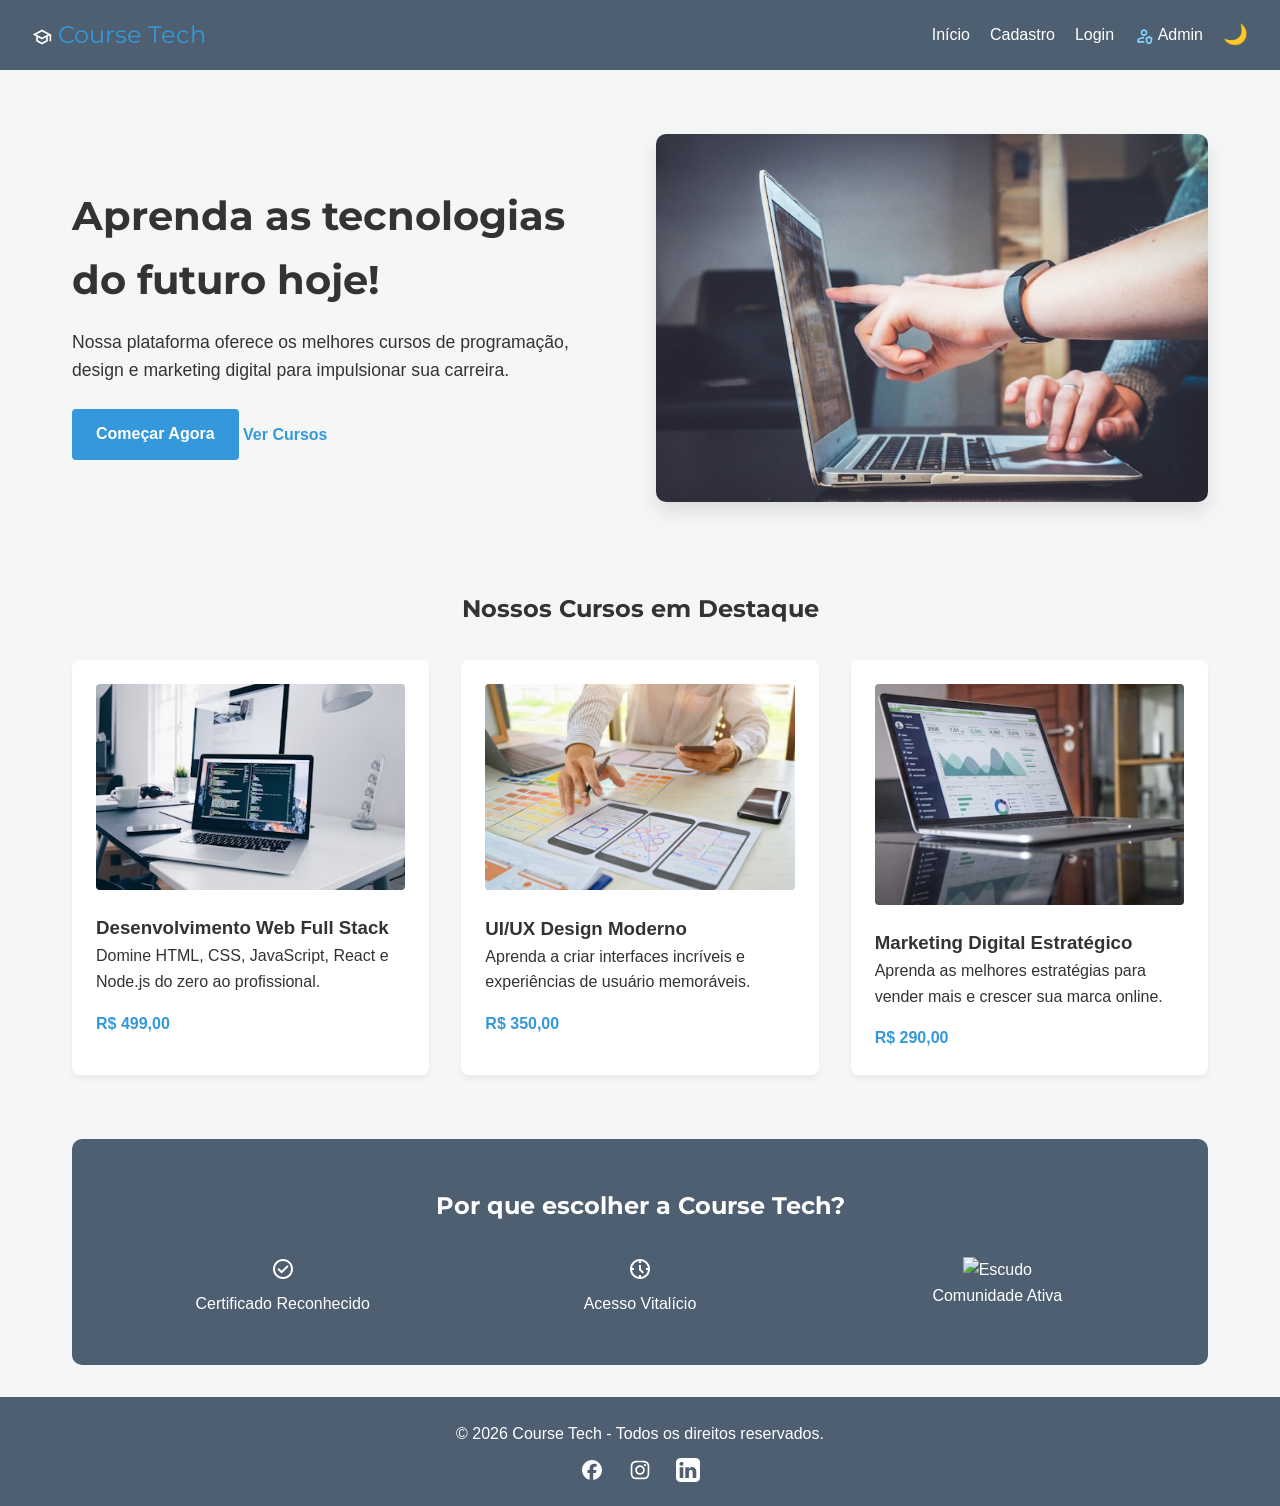
==== index.html @ d0e3630e "projeto" ====
<!DOCTYPE html>
<html lang="pt-br">

<head>
    <meta charset="UTF-8">
    <meta name="viewport" content="width=device-width, initial-scale=1.0">
    <title>Course Tech - Plataforma de Cursos</title>
    <!-- Pré-carregamento das fontes mais importantes -->
    <link rel="preload" href="fontes/Montserrat/Montserrat-Variable.woff2" as="font" type="font/woff2" crossorigin>
    <link rel="preload" href="fontes/Roboto/Roboto-Regular.woff2" as="font" type="font/woff2" crossorigin>

    <!-- Link para o arquivo CSS externo -->
    <link rel="stylesheet" href="css/style.css">
    <!-- Importação de ícones do Font Awesome Local -->
    <link rel="stylesheet" href="css/fontawesome.min.css">
</head>

<body>
    <!-- Cabeçalho da página -->
    <header>
        <div class="logo">
            <!-- Ícone 1: Chapéu de graduação -->
            <img src="icones/graduation-cap.svg" class="icone pequena" alt="Logo"> Course Tech
        </div>
        <!-- Menu de navegação -->
        <nav>
            <ul>
                <li><a href="index.html">Início</a></li>
                <li><a href="./html/cadastro.html">Cadastro</a></li>
                <li><a href="./html/login.html">Login</a></li>
                <li><a href="./html/admin.html"><img src="/icones/users-shield.svg" class="icone pequena" alt="Admin">
                        Admin</a></li>
                <li><button onclick="alternarTema()" id="btn-tema">🌙</button></li>
            </ul>
        </nav>
    </header>

    <main>
        <!-- Seção de Destaque -->
        <section class="destaque">
            <div class="destaque-conteudo">
                <!-- Título principal -->
                <h1>Aprenda as tecnologias do futuro hoje!</h1>
                <!-- Descrição principal -->
                <p>Nossa plataforma oferece os melhores cursos de programação, design e marketing digital para
                    impulsionar sua carreira.</p>
                <!-- Links de ação padronizados -->
                <div class="destaque-botoes">
                    <a href="html/cadastro.html" class="btn-primario">Começar Agora</a>
                    <a href="#cursos" class="btn-secundario">Ver Cursos</a>
                </div>
            </div>
            <div class="destaque-imagem">
                <!-- Imagem de destaque -->
                <img src="imagens/estudante.jpg" alt="Estudante aprendendo">
            </div>
        </section>

        <!-- Seção de Cursos em Destaque -->
        <section id="cursos">
            <h2 style="text-align: center; margin-bottom: 2rem; font-family: var(--fonte-titulos);">Nossos Cursos em
                Destaque</h2>
            <!-- Container Flexbox para os cards de cursos -->
            <div style="display: flex; gap: 2rem; flex-wrap: wrap; justify-content: center;">
                <!-- Card 1 -->
                <div
                    style="flex: 1; min-width: 250px; background:var(--cor-branco); padding: 1.5rem; border-radius: 8px; box-shadow: 0 4px 6px rgba(0,0,0,0.05);">
                    <img src="imagens/web.jpg" alt="Desenvolvimento Web"
                        style="width: 100%; border-radius: 4px; margin-bottom: 1rem;">
                    <h3>Desenvolvimento Web Full Stack</h3>
                    <p>Domine HTML, CSS, JavaScript, React e Node.js do zero ao profissional.</p>
                    <span style="display: block; margin-top: 1rem; font-weight: bold; color: var(--cor-secundaria);">R$
                        499,00</span>
                </div>
                <!-- Card 2 -->
                <div
                    style="flex: 1; min-width: 250px; background: var(--cor-branco); padding: 1.5rem; border-radius: 8px; box-shadow: 0 4px 6px rgba(0,0,0,0.05);">
                    <img src="imagens/uiux.jpg" alt="UI/UX Design"
                        style="width: 100%; border-radius: 4px; margin-bottom: 1rem;">
                    <h3>UI/UX Design Moderno</h3>
                    <p>Aprenda a criar interfaces incríveis e experiências de usuário memoráveis.</p>
                    <span style="display: block; margin-top: 1rem; font-weight: bold; color: var(--cor-secundaria);">R$
                        350,00</span>
                </div>
                <!-- Card 3 -->
                <div
                    style="flex: 1; min-width: 250px; background:var(--cor-branco); padding: 1.5rem; border-radius: 8px; box-shadow: 0 4px 6px rgba(0,0,0,0.05);">
                    <img src="imagens/marketing.jpg" alt="Marketing Digital"
                        style="width: 100%; border-radius: 4px; margin-bottom: 1rem;">
                    <h3>Marketing Digital Estratégico</h3>
                    <p>Aprenda as melhores estratégias para vender mais e crescer sua marca online.</p>
                    <span style="display: block; margin-top: 1rem; font-weight: bold; color: var(--cor-secundaria);">R$
                        290,00</span>
                </div>
            </div>
        </section>

        <!-- Seção de Benefícios -->
        <section class="beneficios">
            <h2>Por que escolher a Course Tech?</h2>
            <ul>
                <li><img src="icones/check-circle.svg" class="icone" alt="Check"> <br>Certificado Reconhecido </li>
                <li><img src="icones/clock.svg" class="icone" alt="Relógio"><br>Acesso Vitalício</li>
                <li><img src="icones/users-shield.svg class=" icone" alt="Escudo"><br>Comunidade Ativa</li>
            </ul>
        </section>
    </main>

    <!-- Rodapé da página -->
    <footer>
        <p>&copy; 2026 Course Tech - Todos os direitos reservados.</p>
        <div style="margin-top: 10px;">
            <!-- Links sociais -->
            <a href="#" style="margin: 0 10px;"><img src="icones/facebook.svg" class="icone icone_social_media"
                    alt="Facebook"></a>
            <a href="#" style="margin: 0 10px;"><img src="icones/instagram.svg" class="icone icone_social_media"
                    alt="Instagram"></a>
            <a href="#" style="margin: 0 10px;"><img src="icones/linkedin.svg" class="icone icone_social_media"
                    alt="LinkedIn"></a>
        </div>
    </footer>

    <!-- Scripts -->
    <script src="js/tema.js"></script>
</body>

</html>
---- css/style.css ----
/* --- ESTILOS GLOBAIS E VARIÁVEIS --- */

/* Importação de fontes locais com estratégia de fallback (WOFF2 > WOFF > TTF) */
@font-face {
    font-family: 'Montserrat';
    src: url('../fontes/Montserrat/Montserrat-Variable.woff2') format('woff2'),
        url('../fontes/Montserrat/Montserrat-Variable.woff') format('woff'),
        url('../fontes/Montserrat/Montserrat-Variable.ttf') format('truetype');
    font-weight: 100 900;
    font-style: normal;
    font-display: swap;
}

@font-face {
    font-family: 'Roboto';
    src: url('../fontes/Roboto/Roboto-Regular.woff2') format('woff2'),
        url('../fontes/Roboto/Roboto-Regular.woff') format('woff'),
        url('../fontes/Roboto/Roboto-Regular.ttf') format('truetype');
    font-weight: 400;
    font-style: normal;
    font-display: swap;
}

@font-face {
    font-family: 'Roboto';
    src: url('../fontes/Roboto/Roboto-Medium.woff2') format('woff2'),
        url('../fontes/Roboto/Roboto-Medium.woff') format('woff'),
        url('../fontes/Roboto/Roboto-Medium.ttf') format('truetype');
    font-weight: 500;
    font-style: normal;
    font-display: swap;
}

@font-face {
    font-family: 'Roboto';
    src: url('../fontes/Roboto/Roboto-Bold.woff2') format('woff2'),
        url('../fontes/Roboto/Roboto-Bold.woff') format('woff'),
        url('../fontes/Roboto/Roboto-Bold.ttf') format('truetype');
    font-weight: 700;
    font-style: normal;
    font-display: swap;
}

/* Definição de variáveis CSS para manter a consistência de cores e fontes */
:root {
    --cor-primaria: #4d5f71; /* Azul escuro para cabeçalho/rodapé */
    --cor-secundaria: #3498db; /* Azul claro para botões e links */
    --cor-destaque: #e74c3c; /* Vermelho para ações de exclusão */
    --cor-limpar: #95a5a6; /* Cinza para botão limpar */
    --cor-fundo: #f4f7f6; /* Cinza muito claro para o fundo */
    --cor-texto: #333; /* Cinza escuro para o texto principal */
    --cor-branco: #ffffff; /* Branco puro */
    --cor-preto: rgba(0, 0, 0, 0.1); /* Preto translúcido para sombras/bordas */
    --fonte-titulos: 'Montserrat', sans-serif;
    --fonte-corpo: 'Roboto', sans-serif;
    --cor-texto-claro: #ffffff;
}

/* Variáveis para o Modo Escuro */
.dark {
    --cor-fundo: #121212;
    --cor-texto: #e4e4e4;
    --cor-primaria: #1f2a35;
    --cor-secundaria: #5dade2;
    --cor-destaque: #f1948a; /* Vermelho mais suave no modo escuro */
    --cor-limpar: #bdc3c7; /* Cinza mais claro no modo escuro */
    --cor-branco: #1e1e1e;
    --cor-texto-claro: #ffffff;
}

/* Reset básico */
* {
    margin: 0;
    padding: 0;
    box-sizing: border-box;
}

body {
    font-family: var(--fonte-corpo);
    background-color: var(--cor-fundo);
    color: var(--cor-texto);
    line-height: 1.6;
    display: flex;
    flex-direction: column;
    min-height: 100vh;
}

/* --- LAYOUT --- */

header,
footer {
    background-color: var(--cor-primaria);
    color: var(--cor-texto-claro);
    padding: 1rem 2rem;
}

header {
    display: flex;
    justify-content: space-between;
    align-items: center;
    flex-wrap: wrap;
}

.logo {
    font-family: var(--fonte-titulos);
    font-size: 1.5rem;
    color: var(--cor-secundaria);
}

nav ul {
    display: flex;
    list-style: none;
    gap: 20px;
}

nav a {
    color: var(--cor-texto-claro);
    text-decoration: none;
    font-weight: 500;
    transition: color 0.3s;
}

nav a:hover {
    color: var(--cor-secundaria);
}

main {
    flex: 1;
    padding: 2rem;
    max-width: 1200px;
    margin: 0 auto;
    width: 100%;
}

footer {
    text-align: center;
    margin-top: auto;
    padding: 1.5rem;
}

/* --- FORMULÁRIOS --- */

.container-form {
    background: var(--cor-branco);
    padding: 2rem;
    border-radius: 8px;
    box-shadow: 0 4px 6px rgba(0, 0, 0, 0.1);
    max-width: 500px;
    margin: 2rem auto;
}

.form-grupo {
    margin-bottom: 1rem;
    display: flex;
    flex-direction: column;
}

.form-grupo label {
    margin-bottom: 0.5rem;
    font-weight: bold;
}

.form-grupo input {
    padding: 0.8rem;
    border: 1px solid var(--cor-preto);
    border-radius: 4px;
    background-color: var(--cor-fundo);
    color: var(--cor-texto);
}

/* --- BOTÕES --- */

.botoes {
    display: flex;
    gap: 1rem;
    align-items: center;
    font-family: var(--fonte-titulos);
}

.btn-primario {
    text-decoration: none;
    text-align: center;
    display: inline-block;
    padding: 0.8rem 1.5rem;
    border-radius: 4px;
    font-weight: bold;
    background-color: var(--cor-secundaria);
    color: white;
    border: none;
    cursor: pointer;
    transition: background 0.3s, transform 0.2s;
}

.btn-primario:hover {
    background-color: #2980b9;
    transform: translateY(-2px);
}

.btn-secundario {
    color: var(--cor-secundaria);
    text-decoration: none;
    font-weight: bold;
    transition: color 0.3s;
    cursor: pointer;
}

.btn-secundario:hover {
    color: #2980b9;
    text-decoration: underline;
}

.btn-limpar {
    background-color: var(--cor-limpar);
    color: #333;
    border: none;
    padding: 0.8rem 1.5rem;
    border-radius: 4px;
    font-weight: bold;
    cursor: pointer;
    transition: opacity 0.3s;
}

.btn-limpar:hover {
    opacity: 0.8;
}

.btn-excluir {
    background-color: var(--cor-destaque);
    color: white;
    border: none;
    padding: 0.8rem 1.5rem;
    border-radius: 4px;
    font-weight: bold;
    cursor: pointer;
    transition: background 0.3s;
}

.btn-excluir:hover {
    filter: brightness(1.1);
}

#btn-tema {
    background: transparent;
    border: none;
    font-size: 20px;
    cursor: pointer;
    padding: 0;
}

/* --- ÍCONES --- */

.icone {
    vertical-align: middle;
    width: 24px;
    height: 24px;
}

.icone_social_media {
    filter: invert(1) brightness(2.2) saturate(2);
}

.pequena {
    width: 20px;
}

/* --- SEÇÃO DE DESTAQUE (ANTIGA HERO) --- */

.destaque {
    display: flex;
    align-items: center;
    gap: 2rem;
    flex-wrap: wrap;
    margin-bottom: 3rem;
    padding: 2rem 0;
}

.destaque-conteudo {
    flex: 1;
    min-width: 300px;
}

.destaque-conteudo h1 {
    font-family: var(--fonte-titulos);
    font-size: 2.5rem;
    margin-bottom: 1rem;
    color: var(--cor-texto);
}

.destaque-conteudo p {
    font-size: 1.1rem;
    margin-bottom: 1.5rem;
    color: var(--cor-texto);
}

.destaque-imagem {
    flex: 1;
    min-width: 300px;
}

.destaque-imagem img {
    width: 100%;
    border-radius: 10px;
    box-shadow: 0 10px 20px var(--cor-preto);
    transition: transform 0.3s;
}

.destaque-imagem img:hover {
    transform: scale(1.02);
}

/* --- SEÇÃO DE BENEFÍCIOS --- */

.beneficios {
    margin-top: 4rem;
    background: var(--cor-primaria);
    color: var(--cor-texto-claro);
    padding: 3rem;
    border-radius: 10px;
    text-align: center;
}

.beneficios h2 {
    margin-bottom: 2rem;
    font-family: var(--fonte-titulos);
}

.beneficios ul {
    list-style: none;
    display: flex;
    justify-content: space-around;
    flex-wrap: wrap;
    gap: 2rem;
}

.beneficios li {
    flex: 1;
    min-width: 150px;
}

.beneficios .icone {
    margin-bottom: 10px;
    filter: brightness(0) invert(1);
}

/* --- RESPONSIVIDADE --- */

@media (max-width: 768px) {
    header {
        flex-direction: column;
        text-align: center;
    }

    nav ul {
        margin-top: 1rem;
        flex-direction: column;
        gap: 10px;
    }

    .destaque {
        flex-direction: column;
        text-align: center;
    }

    .destaque-botoes {
        justify-content: center;
        display: flex;
        gap: 1rem;
    }

    .destaque-conteudo h1 {
        font-size: 2rem;
    }
}
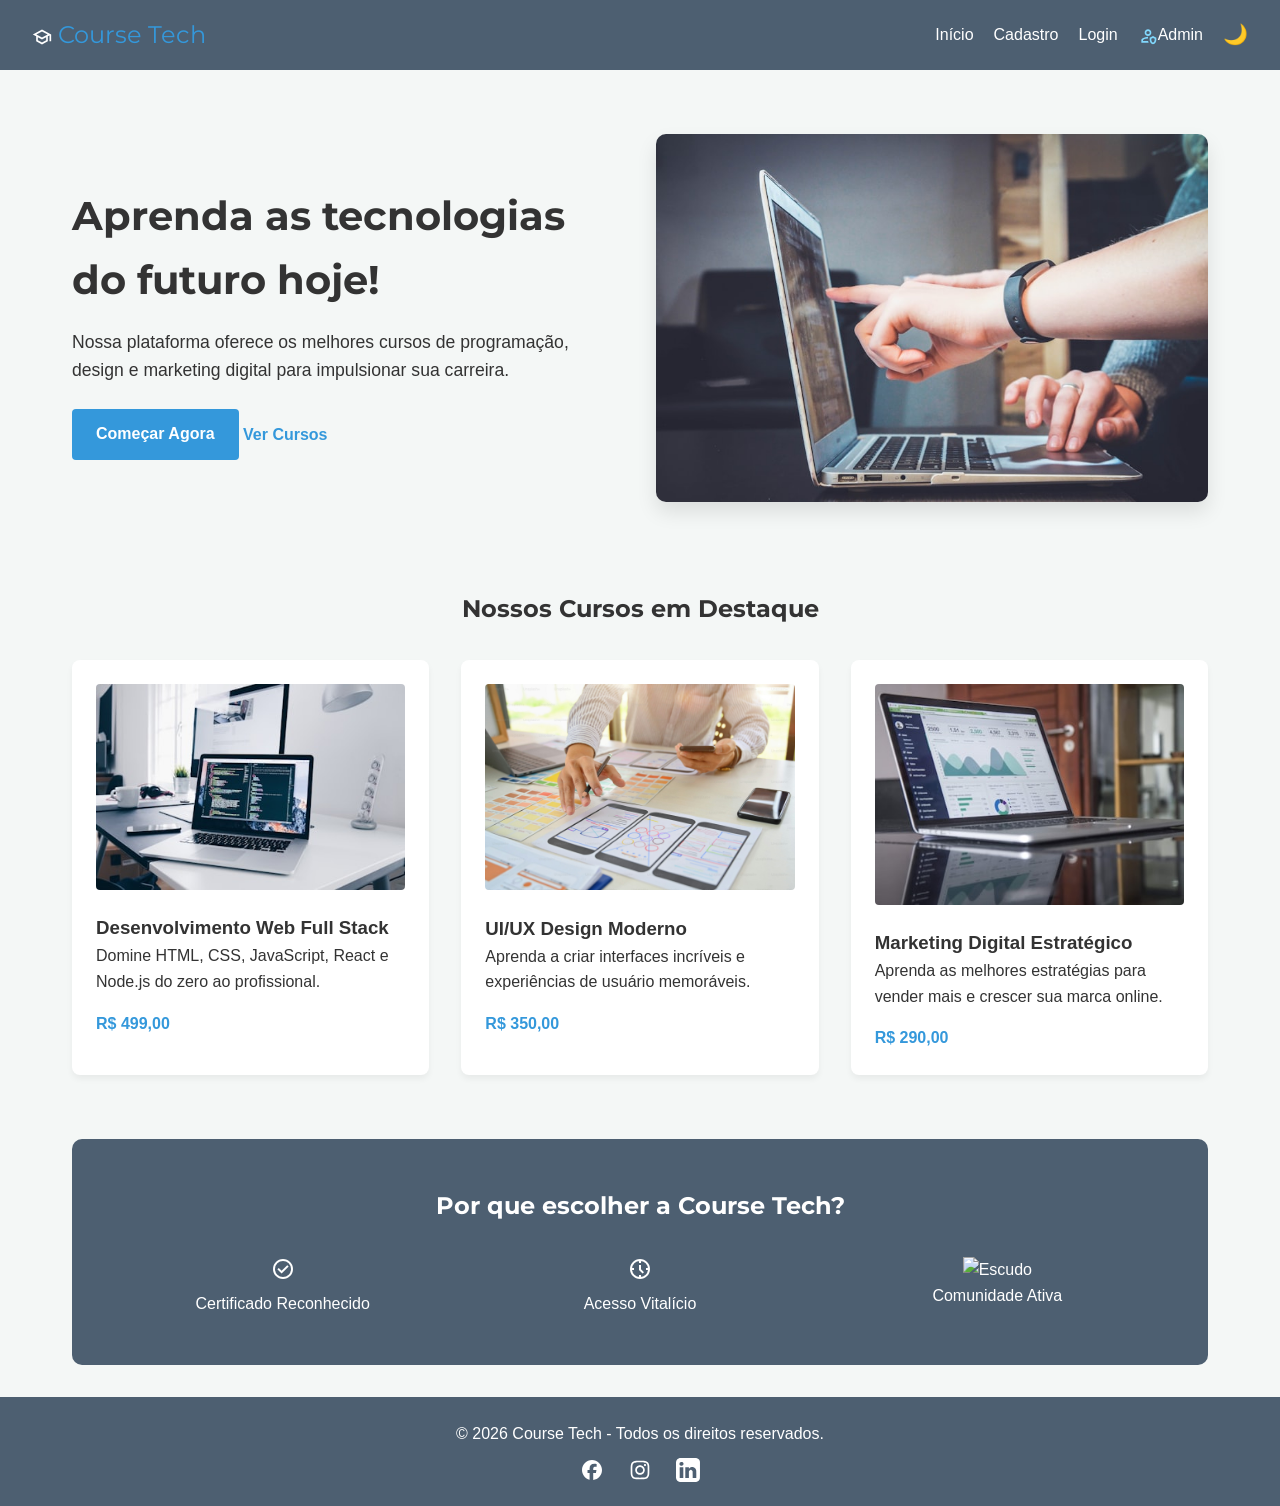
==== commit dc7fe1ed: "projeto" ====
--- a/index.html
+++ b/index.html
@@ -28,8 +28,7 @@
                 <li><a href="index.html">Início</a></li>
                 <li><a href="./html/cadastro.html">Cadastro</a></li>
                 <li><a href="./html/login.html">Login</a></li>
-                <li><a href="./html/admin.html"><img src="/icones/users-shield.svg" class="icone pequena" alt="Admin">
-                        Admin</a></li>
+                <li><a href="./html/admin.html"><img src="/icones/users-shield.svg" class="icone pequena">Admin</a></li>
                 <li><button onclick="alternarTema()" id="btn-tema">🌙</button></li>
             </ul>
         </nav>
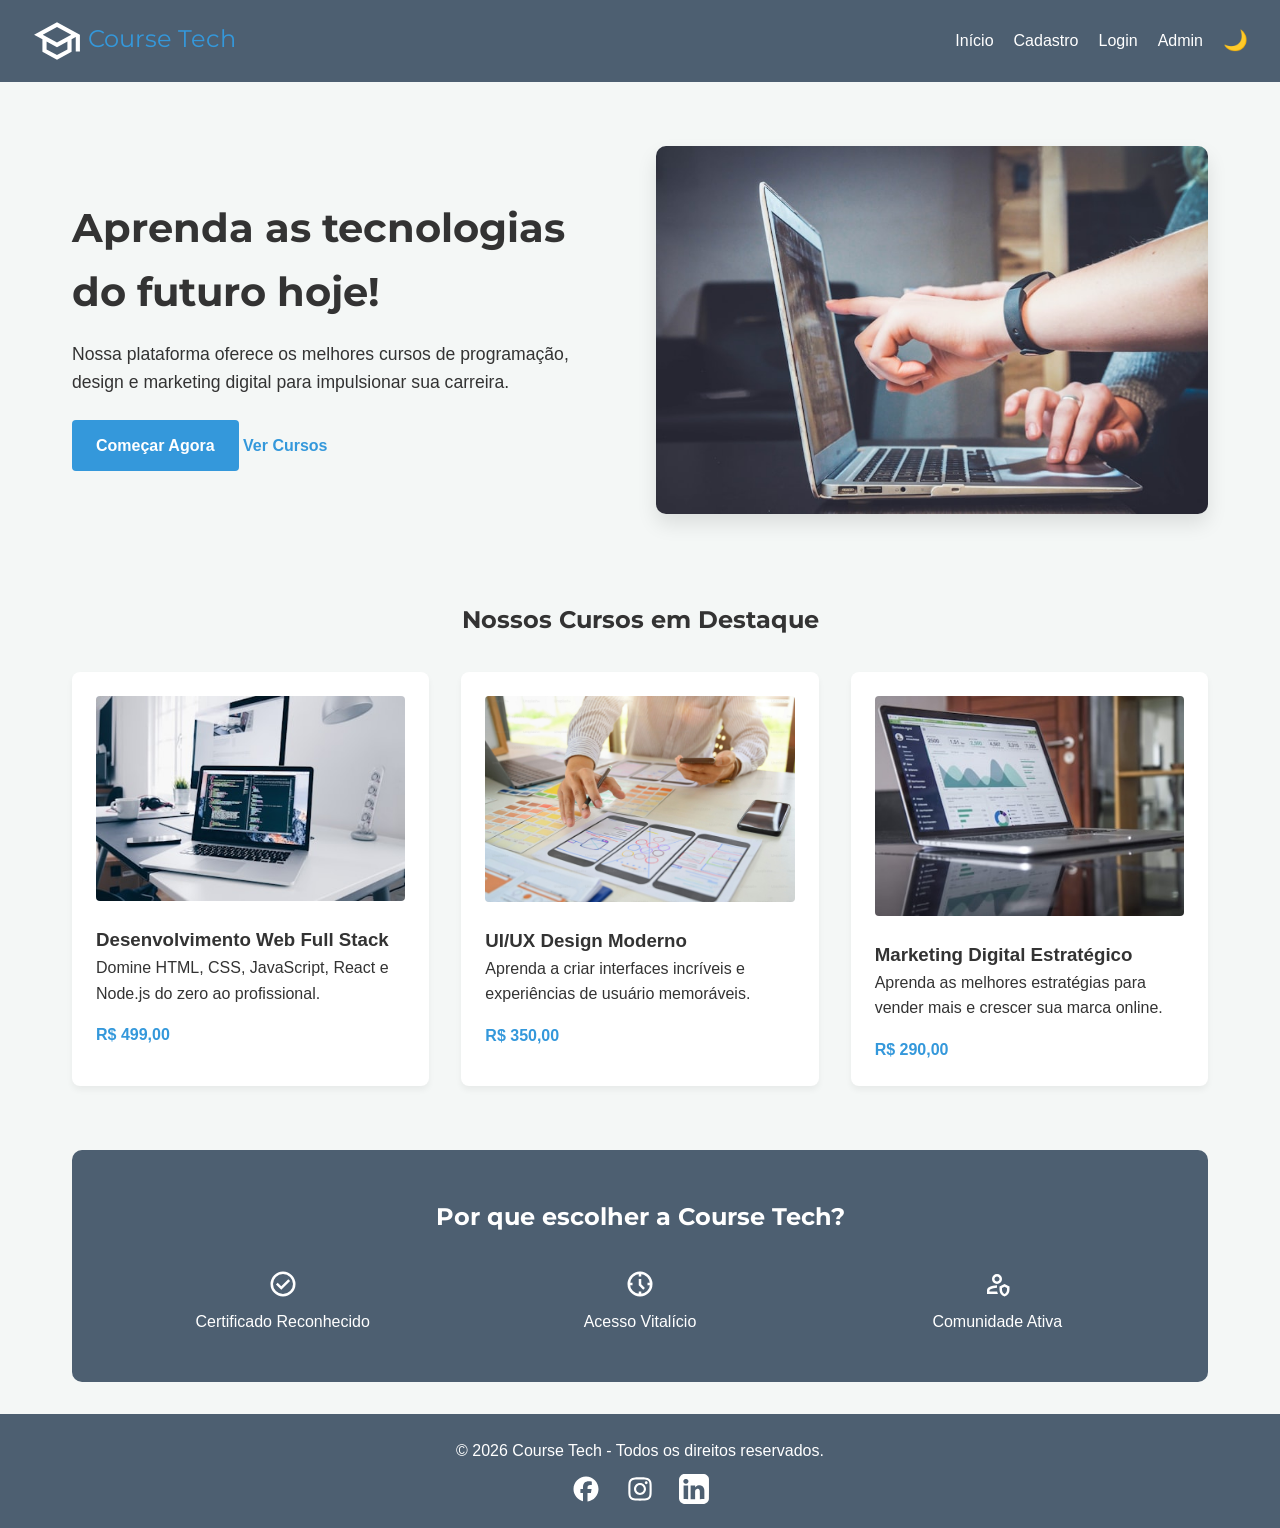
==== commit 3096567e: "projeto" ====
--- a/index.html
+++ b/index.html
@@ -20,7 +20,7 @@
     <header>
         <div class="logo">
             <!-- Ícone 1: Chapéu de graduação -->
-            <img src="icones/graduation-cap.svg" class="icone pequena" alt="Logo"> Course Tech
+            <img src="icones/graduation-cap.svg" class="icone_logo" alt="Logo"> Course Tech
         </div>
         <!-- Menu de navegação -->
         <nav>
@@ -28,7 +28,7 @@
                 <li><a href="index.html">Início</a></li>
                 <li><a href="./html/cadastro.html">Cadastro</a></li>
                 <li><a href="./html/login.html">Login</a></li>
-                <li><a href="./html/admin.html"><img src="/icones/users-shield.svg" class="icone pequena">Admin</a></li>
+                <li><a href="./html/admin.html">Admin</a></li>
                 <li><button onclick="alternarTema()" id="btn-tema">🌙</button></li>
             </ul>
         </nav>
@@ -100,7 +100,7 @@
             <ul>
                 <li><img src="icones/check-circle.svg" class="icone" alt="Check"> <br>Certificado Reconhecido </li>
                 <li><img src="icones/clock.svg" class="icone" alt="Relógio"><br>Acesso Vitalício</li>
-                <li><img src="icones/users-shield.svg class=" icone" alt="Escudo"><br>Comunidade Ativa</li>
+                <li><img src="icones/users-shield.svg" class= "icone" alt="Escudo"><br>Comunidade Ativa</li>
             </ul>
         </section>
     </main>
--- a/css/style.css
+++ b/css/style.css
@@ -43,14 +43,22 @@
 
 /* Definição de variáveis CSS para manter a consistência de cores e fontes */
 :root {
-    --cor-primaria: #4d5f71; /* Azul escuro para cabeçalho/rodapé */
-    --cor-secundaria: #3498db; /* Azul claro para botões e links */
-    --cor-destaque: #e74c3c; /* Vermelho para ações de exclusão */
-    --cor-limpar: #95a5a6; /* Cinza para botão limpar */
-    --cor-fundo: #f4f7f6; /* Cinza muito claro para o fundo */
-    --cor-texto: #333; /* Cinza escuro para o texto principal */
-    --cor-branco: #ffffff; /* Branco puro */
-    --cor-preto: rgba(0, 0, 0, 0.1); /* Preto translúcido para sombras/bordas */
+    --cor-primaria: #4d5f71;
+    /* Azul escuro para cabeçalho/rodapé */
+    --cor-secundaria: #3498db;
+    /* Azul claro para botões e links */
+    --cor-destaque: #e74c3c;
+    /* Vermelho para ações de exclusão */
+    --cor-limpar: #95a5a6;
+    /* Cinza para botão limpar */
+    --cor-fundo: #f4f7f6;
+    /* Cinza muito claro para o fundo */
+    --cor-texto: #333;
+    /* Cinza escuro para o texto principal */
+    --cor-branco: #ffffff;
+    /* Branco puro */
+    --cor-preto: rgba(0, 0, 0, 0.1);
+    /* Preto translúcido para sombras/bordas */
     --fonte-titulos: 'Montserrat', sans-serif;
     --fonte-corpo: 'Roboto', sans-serif;
     --cor-texto-claro: #ffffff;
@@ -62,8 +70,10 @@
     --cor-texto: #e4e4e4;
     --cor-primaria: #1f2a35;
     --cor-secundaria: #5dade2;
-    --cor-destaque: #f1948a; /* Vermelho mais suave no modo escuro */
-    --cor-limpar: #bdc3c7; /* Cinza mais claro no modo escuro */
+    --cor-destaque: #f1948a;
+    /* Vermelho mais suave no modo escuro */
+    --cor-limpar: #bdc3c7;
+    /* Cinza mais claro no modo escuro */
     --cor-branco: #1e1e1e;
     --cor-texto-claro: #ffffff;
 }
@@ -251,16 +261,18 @@
 
 .icone {
     vertical-align: middle;
-    width: 24px;
-    height: 24px;
+    width: 30px;
+    height: 30px;
+}
+
+.icone_logo {
+    vertical-align: middle;
+    width: 50px;
+    height: 50px;
 }
 
 .icone_social_media {
     filter: invert(1) brightness(2.2) saturate(2);
-}
-
-.pequena {
-    width: 20px;
 }
 
 /* --- SEÇÃO DE DESTAQUE (ANTIGA HERO) --- */
@@ -370,4 +382,4 @@
     .destaque-conteudo h1 {
         font-size: 2rem;
     }
-}
+}
